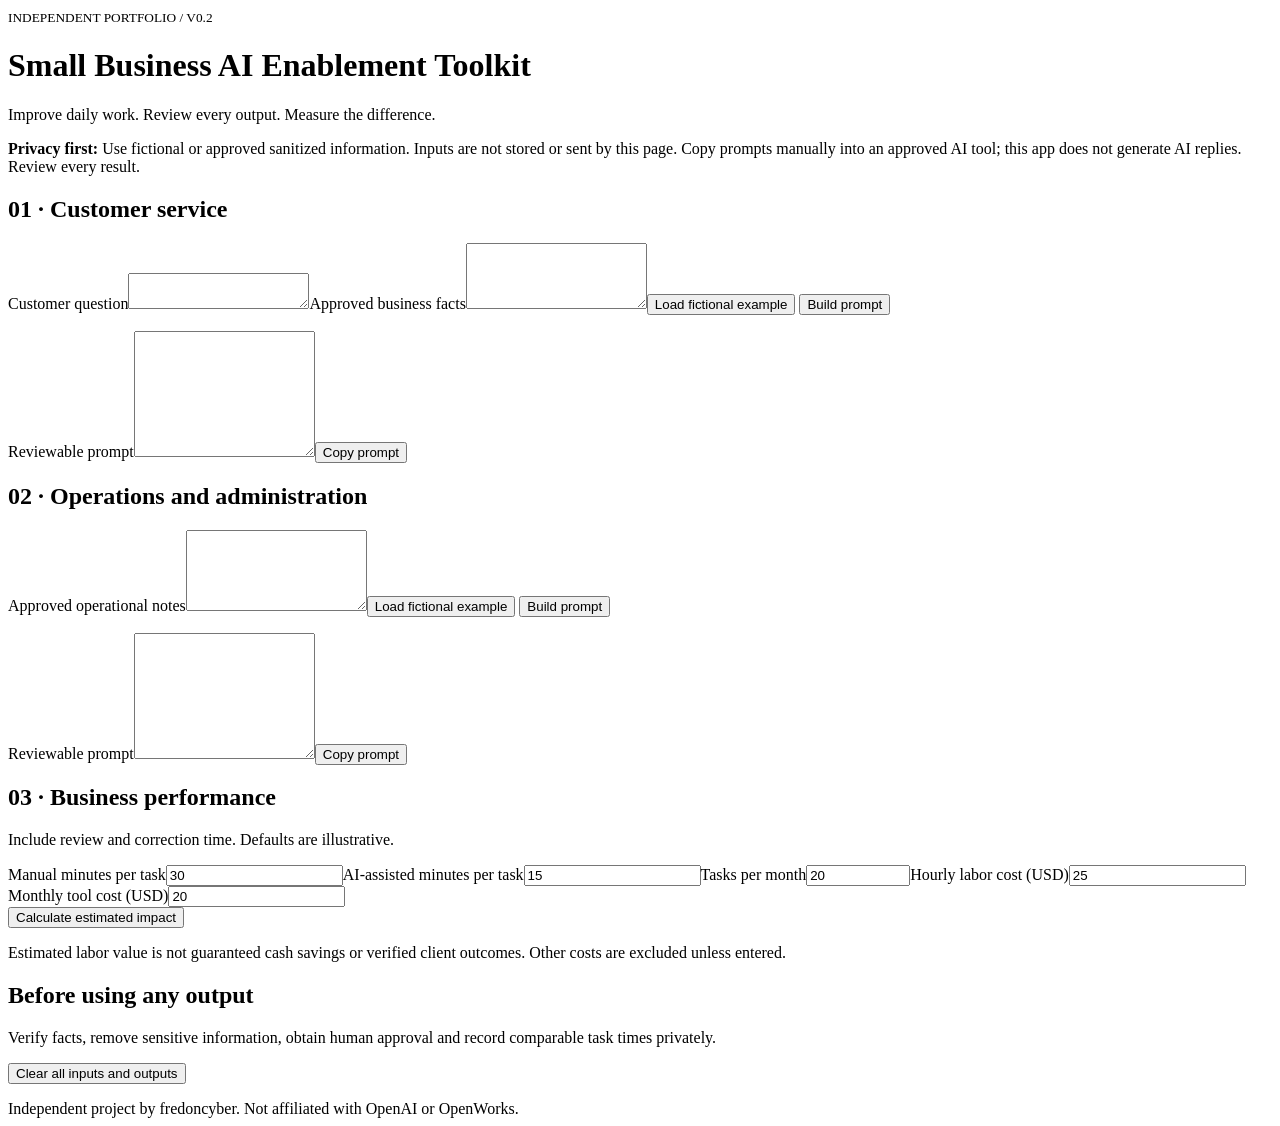
==== web/index.html @ 6237b7b1 "Add web/index.html" ====
<!doctype html><html lang="en"><head><meta charset="utf-8"><meta name="viewport" content="width=device-width,initial-scale=1"><meta http-equiv="Content-Security-Policy" content="default-src 'none'; script-src 'self'; style-src 'self'; base-uri 'none'; form-action 'none'"><title>Small Business AI Toolkit</title><link rel="stylesheet" href="style.css"><script defer src="core.js"></script><script defer src="app.js"></script></head><body><header><div class="wrap"><small>INDEPENDENT PORTFOLIO / V0.2</small><h1>Small Business AI Enablement Toolkit</h1><p>Improve daily work. Review every output. Measure the difference.</p></div></header><main class="wrap"><aside><strong>Privacy first:</strong> Use fictional or approved sanitized information. Inputs are not stored or sent by this page. Copy prompts manually into an approved AI tool; this app does not generate AI replies. Review every result.</aside><section><h2>01 · Customer service</h2><form id="customer"><label>Customer question<textarea id="question" required maxlength="12000" rows="2"></textarea></label><label>Approved business facts<textarea id="facts" required maxlength="12000" rows="4"></textarea></label><button type="button" id="sampleCustomer" class="secondary">Load fictional example</button> <button>Build prompt</button></form><p id="customerError" role="alert"></p><label>Reviewable prompt<textarea id="customerOutput" readonly rows="8"></textarea></label><button type="button" data-copy="customerOutput" class="secondary">Copy prompt</button></section><section><h2>02 · Operations and administration</h2><form id="operations"><label>Approved operational notes<textarea id="notes" required maxlength="12000" rows="5"></textarea></label><button type="button" id="sampleOps" class="secondary">Load fictional example</button> <button>Build prompt</button></form><p id="opsError" role="alert"></p><label>Reviewable prompt<textarea id="opsOutput" readonly rows="8"></textarea></label><button type="button" data-copy="opsOutput" class="secondary">Copy prompt</button></section><section><h2>03 · Business performance</h2><p>Include review and correction time. Defaults are illustrative.</p><form id="metrics"><div class="fields"><label>Manual minutes per task<input id="before" type="number" min="0" max="100000000" step="any" value="30" required></label><label>AI-assisted minutes per task<input id="after" type="number" min="0" max="100000000" step="any" value="15" required></label><label>Tasks per month<input id="frequency" type="number" min="0" max="100000000" step="1" value="20" required></label><label>Hourly labor cost (USD)<input id="rate" type="number" min="0" max="100000000" step="any" value="25" required></label><label>Monthly tool cost (USD)<input id="cost" type="number" min="0" max="100000000" step="any" value="20" required></label></div><button>Calculate estimated impact</button></form><p id="metricError" role="alert"></p><dl id="results" aria-live="polite"></dl><p>Estimated labor value is not guaranteed cash savings or verified client outcomes. Other costs are excluded unless entered.</p></section><section><h2>Before using any output</h2><p>Verify facts, remove sensitive information, obtain human approval and record comparable task times privately.</p><button id="clearAll" type="button" class="secondary">Clear all inputs and outputs</button><p id="status" role="status"></p></section></main><footer class="wrap">Independent project by fredoncyber. Not affiliated with OpenAI or OpenWorks.</footer></body></html>
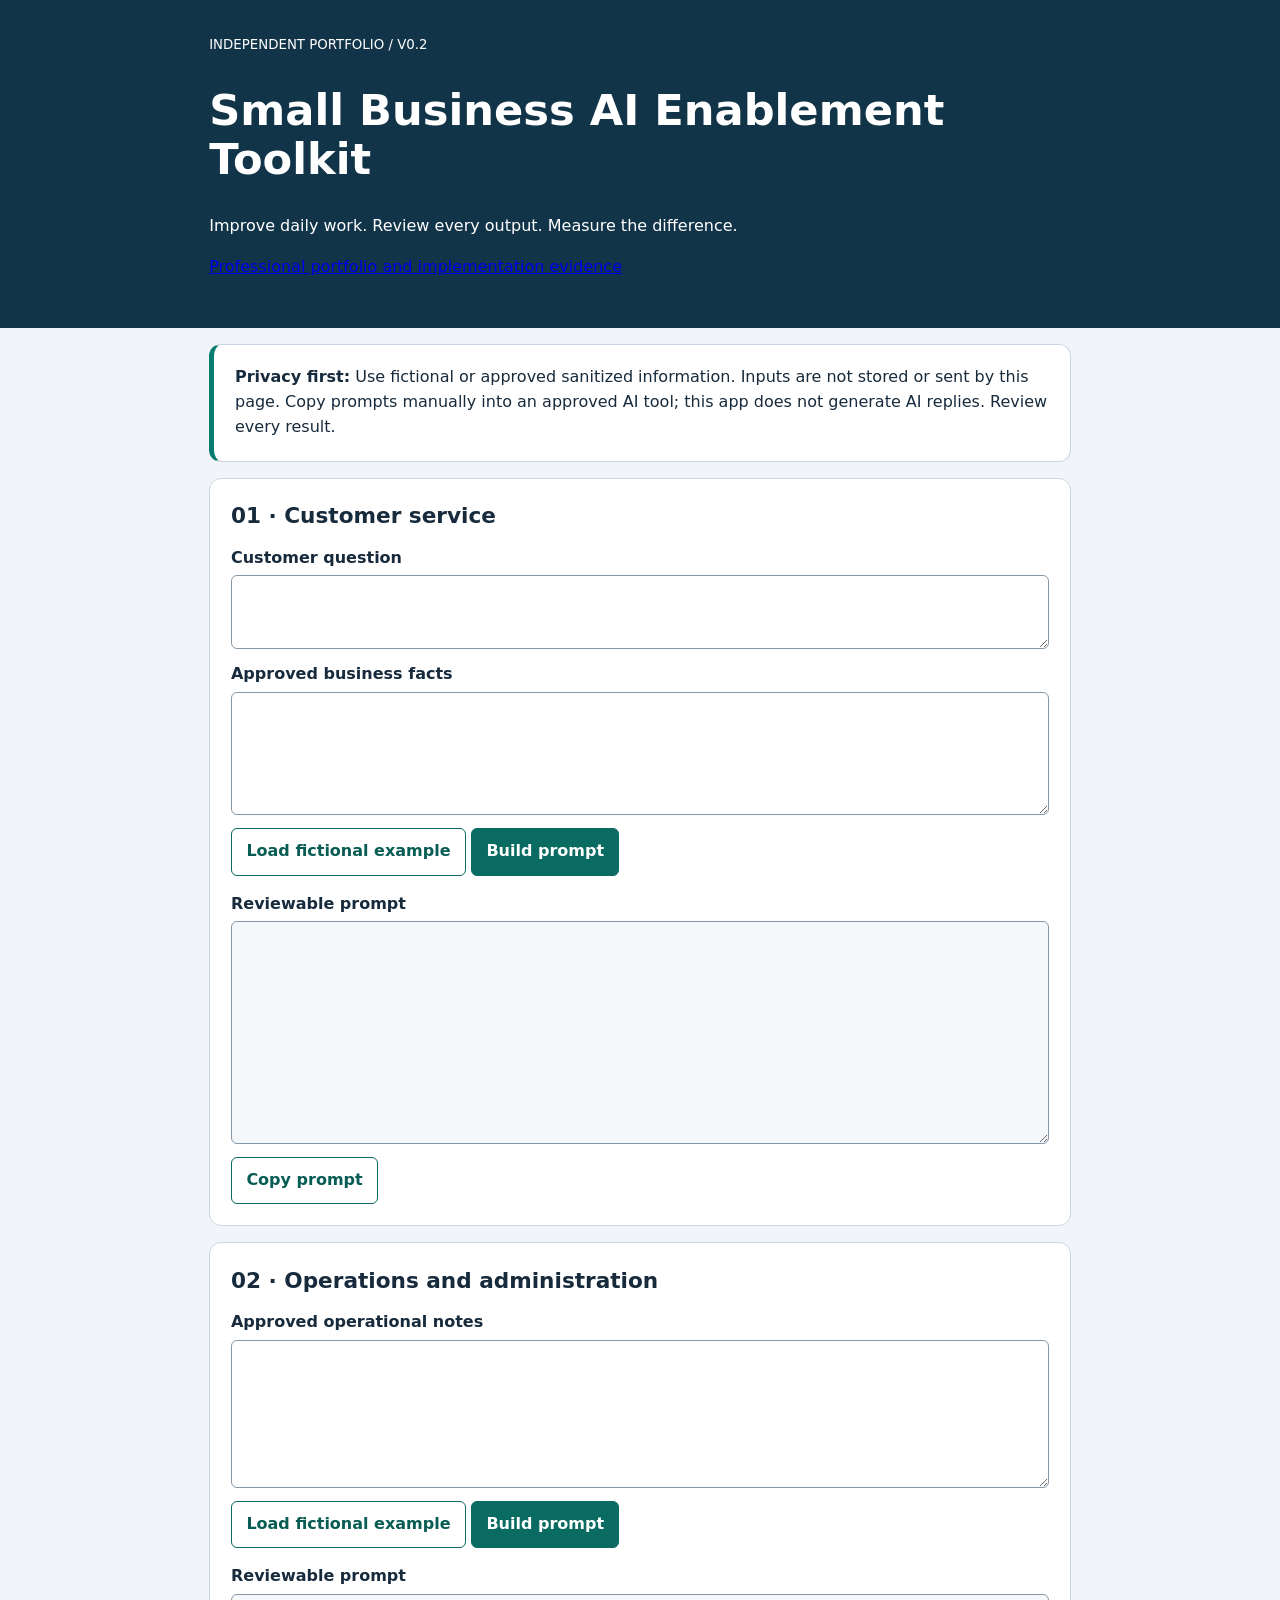
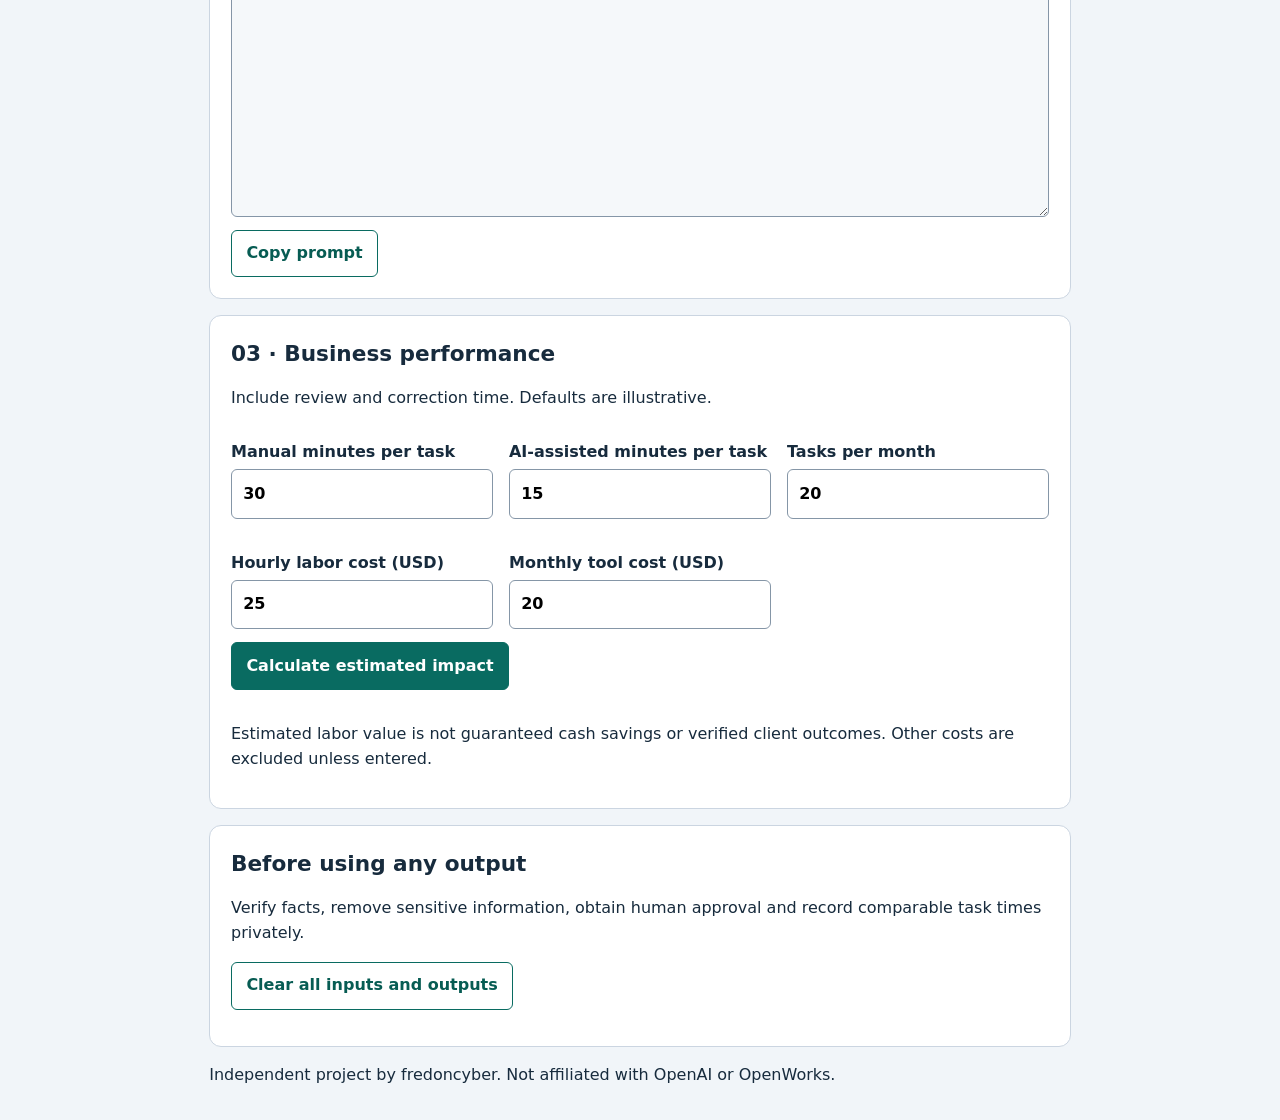
==== commit c3fb527f: "Connect web/index.html to portfolio" ====
--- a/web/index.html
+++ b/web/index.html
@@ -1 +1 @@
-<!doctype html><html lang="en"><head><meta charset="utf-8"><meta name="viewport" content="width=device-width,initial-scale=1"><meta http-equiv="Content-Security-Policy" content="default-src 'none'; script-src 'self'; style-src 'self'; base-uri 'none'; form-action 'none'"><title>Small Business AI Toolkit</title><link rel="stylesheet" href="style.css"><script defer src="core.js"></script><script defer src="app.js"></script></head><body><header><div class="wrap"><small>INDEPENDENT PORTFOLIO / V0.2</small><h1>Small Business AI Enablement Toolkit</h1><p>Improve daily work. Review every output. Measure the difference.</p></div></header><main class="wrap"><aside><strong>Privacy first:</strong> Use fictional or approved sanitized information. Inputs are not stored or sent by this page. Copy prompts manually into an approved AI tool; this app does not generate AI replies. Review every result.</aside><section><h2>01 · Customer service</h2><form id="customer"><label>Customer question<textarea id="question" required maxlength="12000" rows="2"></textarea></label><label>Approved business facts<textarea id="facts" required maxlength="12000" rows="4"></textarea></label><button type="button" id="sampleCustomer" class="secondary">Load fictional example</button> <button>Build prompt</button></form><p id="customerError" role="alert"></p><label>Reviewable prompt<textarea id="customerOutput" readonly rows="8"></textarea></label><button type="button" data-copy="customerOutput" class="secondary">Copy prompt</button></section><section><h2>02 · Operations and administration</h2><form id="operations"><label>Approved operational notes<textarea id="notes" required maxlength="12000" rows="5"></textarea></label><button type="button" id="sampleOps" class="secondary">Load fictional example</button> <button>Build prompt</button></form><p id="opsError" role="alert"></p><label>Reviewable prompt<textarea id="opsOutput" readonly rows="8"></textarea></label><button type="button" data-copy="opsOutput" class="secondary">Copy prompt</button></section><section><h2>03 · Business performance</h2><p>Include review and correction time. Defaults are illustrative.</p><form id="metrics"><div class="fields"><label>Manual minutes per task<input id="before" type="number" min="0" max="100000000" step="any" value="30" required></label><label>AI-assisted minutes per task<input id="after" type="number" min="0" max="100000000" step="any" value="15" required></label><label>Tasks per month<input id="frequency" type="number" min="0" max="100000000" step="1" value="20" required></label><label>Hourly labor cost (USD)<input id="rate" type="number" min="0" max="100000000" step="any" value="25" required></label><label>Monthly tool cost (USD)<input id="cost" type="number" min="0" max="100000000" step="any" value="20" required></label></div><button>Calculate estimated impact</button></form><p id="metricError" role="alert"></p><dl id="results" aria-live="polite"></dl><p>Estimated labor value is not guaranteed cash savings or verified client outcomes. Other costs are excluded unless entered.</p></section><section><h2>Before using any output</h2><p>Verify facts, remove sensitive information, obtain human approval and record comparable task times privately.</p><button id="clearAll" type="button" class="secondary">Clear all inputs and outputs</button><p id="status" role="status"></p></section></main><footer class="wrap">Independent project by fredoncyber. Not affiliated with OpenAI or OpenWorks.</footer></body></html>+<!doctype html><html lang="en"><head><meta charset="utf-8"><meta name="viewport" content="width=device-width,initial-scale=1"><meta http-equiv="Content-Security-Policy" content="default-src 'none'; script-src 'self'; style-src 'self'; base-uri 'none'; form-action 'none'"><title>Small Business AI Toolkit</title><link rel="stylesheet" href="style.css"><script defer src="core.js"></script><script defer src="app.js"></script></head><body><header><div class="wrap"><small>INDEPENDENT PORTFOLIO / V0.2</small><h1>Small Business AI Enablement Toolkit</h1><p>Improve daily work. Review every output. Measure the difference.</p><p><a class="portfolio-link" href="portfolio.html">Professional portfolio and implementation evidence</a></p></div></header><main class="wrap"><aside><strong>Privacy first:</strong> Use fictional or approved sanitized information. Inputs are not stored or sent by this page. Copy prompts manually into an approved AI tool; this app does not generate AI replies. Review every result.</aside><section><h2>01 · Customer service</h2><form id="customer"><label>Customer question<textarea id="question" required maxlength="12000" rows="2"></textarea></label><label>Approved business facts<textarea id="facts" required maxlength="12000" rows="4"></textarea></label><button type="button" id="sampleCustomer" class="secondary">Load fictional example</button> <button>Build prompt</button></form><p id="customerError" role="alert"></p><label>Reviewable prompt<textarea id="customerOutput" readonly rows="8"></textarea></label><button type="button" data-copy="customerOutput" class="secondary">Copy prompt</button></section><section><h2>02 · Operations and administration</h2><form id="operations"><label>Approved operational notes<textarea id="notes" required maxlength="12000" rows="5"></textarea></label><button type="button" id="sampleOps" class="secondary">Load fictional example</button> <button>Build prompt</button></form><p id="opsError" role="alert"></p><label>Reviewable prompt<textarea id="opsOutput" readonly rows="8"></textarea></label><button type="button" data-copy="opsOutput" class="secondary">Copy prompt</button></section><section><h2>03 · Business performance</h2><p>Include review and correction time. Defaults are illustrative.</p><form id="metrics"><div class="fields"><label>Manual minutes per task<input id="before" type="number" min="0" max="100000000" step="any" value="30" required></label><label>AI-assisted minutes per task<input id="after" type="number" min="0" max="100000000" step="any" value="15" required></label><label>Tasks per month<input id="frequency" type="number" min="0" max="100000000" step="1" value="20" required></label><label>Hourly labor cost (USD)<input id="rate" type="number" min="0" max="100000000" step="any" value="25" required></label><label>Monthly tool cost (USD)<input id="cost" type="number" min="0" max="100000000" step="any" value="20" required></label></div><button>Calculate estimated impact</button></form><p id="metricError" role="alert"></p><dl id="results" aria-live="polite"></dl><p>Estimated labor value is not guaranteed cash savings or verified client outcomes. Other costs are excluded unless entered.</p></section><section><h2>Before using any output</h2><p>Verify facts, remove sensitive information, obtain human approval and record comparable task times privately.</p><button id="clearAll" type="button" class="secondary">Clear all inputs and outputs</button><p id="status" role="status"></p></section></main><footer class="wrap">Independent project by fredoncyber. Not affiliated with OpenAI or OpenWorks.</footer></body></html>
--- a/web/style.css
+++ b/web/style.css
@@ -0,0 +1 @@
+*{box-sizing:border-box}body{margin:0;font:16px/1.55 system-ui,sans-serif;background:#f1f5f9;color:#172b3d}header{background:#123449;color:white;padding:2rem 0}.wrap{max-width:900px;margin:auto;padding:0 1.2rem}h1{font-size:clamp(1.8rem,4vw,2.7rem);line-height:1.15}h2{font-size:1.35rem;margin:0}section,aside{background:white;border:1px solid #cbd5e1;border-radius:12px;padding:1.3rem;margin:1rem 0}aside{border-left:5px solid #087c70}label{display:block;font-weight:650;margin-top:.8rem}textarea,input{display:block;width:100%;padding:.7rem;border:1px solid #8596a7;border-radius:6px;font:inherit;margin:.3rem 0 .8rem;resize:vertical}textarea[readonly]{background:#f5f8fa}button{font:inherit;font-weight:650;background:#096b61;color:white;border:1px solid #096b61;padding:.65rem .9rem;border-radius:6px;cursor:pointer}.secondary{background:white;color:#075c53}.fields{display:grid;grid-template-columns:repeat(auto-fit,minmax(200px,1fr));gap:.4rem 1rem}dl{display:grid;grid-template-columns:1fr auto;gap:.5rem 1rem}dd{margin:0;font-weight:700}footer{padding-bottom:2rem!important}button:focus-visible,input:focus-visible,textarea:focus-visible{outline:3px solid #b45309;outline-offset:2px}[role=alert]{color:#9f1239}
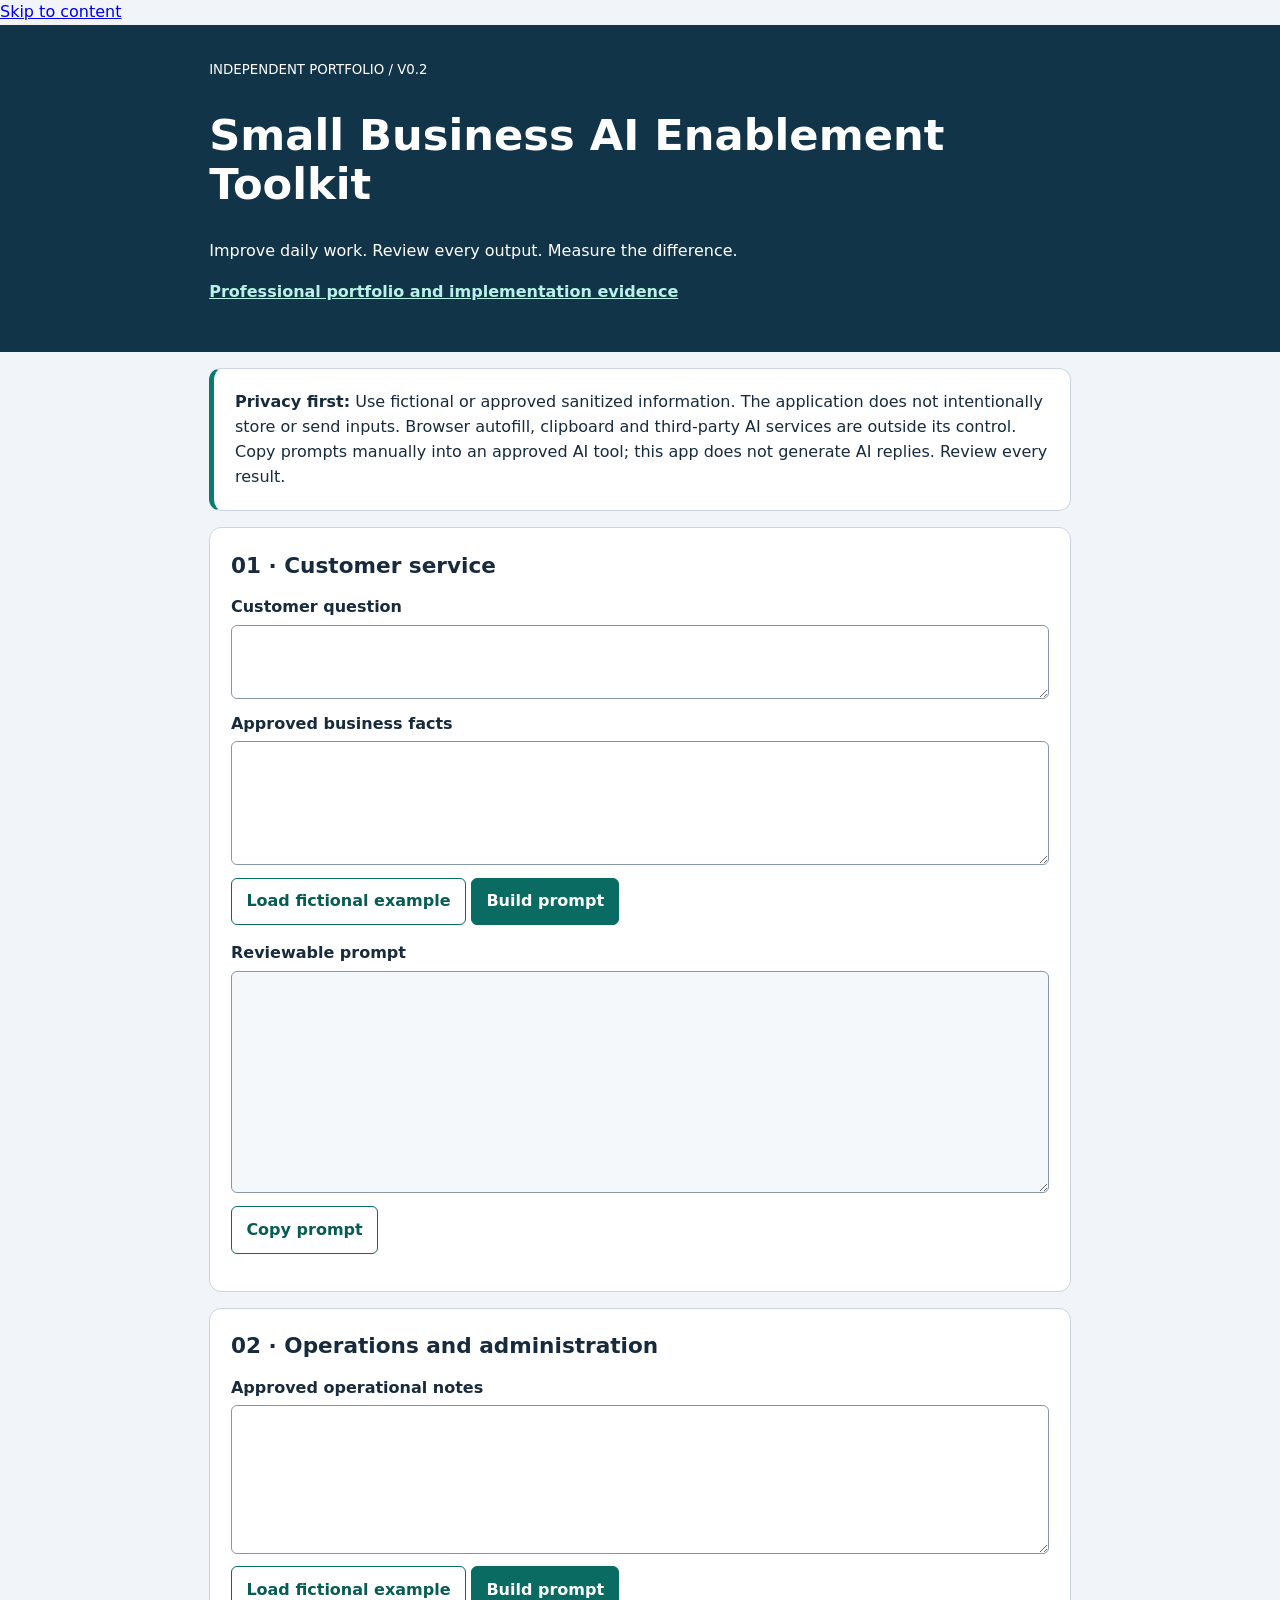
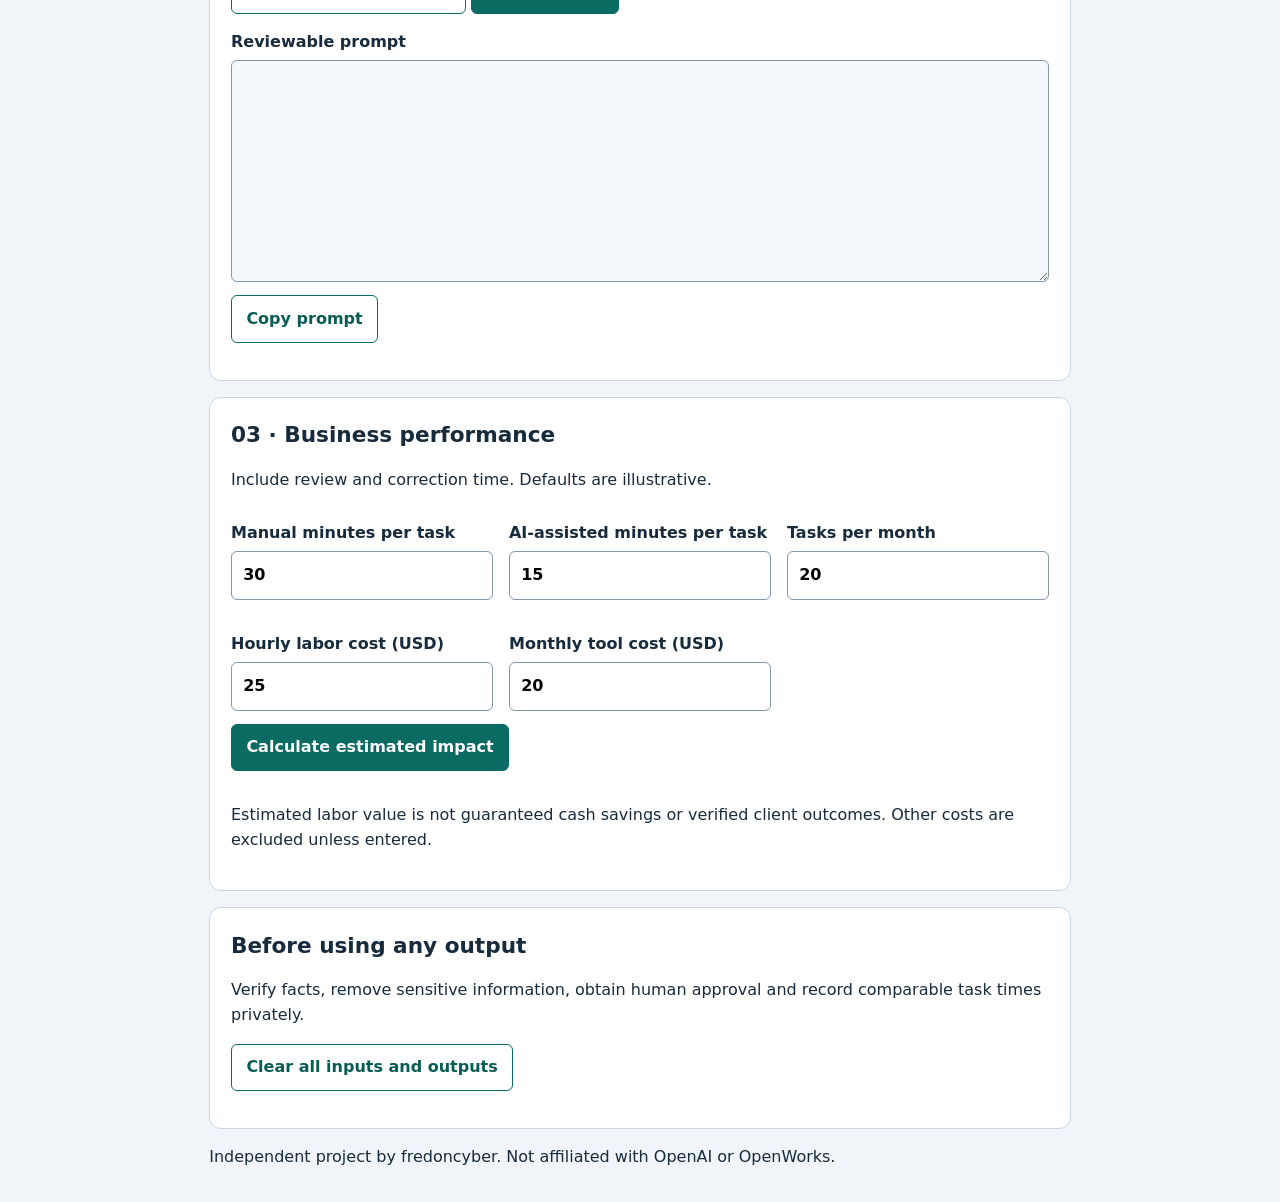
==== commit 0ebc0eda: "QA hardening: web/index.html" ====
--- a/web/index.html
+++ b/web/index.html
@@ -1 +1 @@
-<!doctype html><html lang="en"><head><meta charset="utf-8"><meta name="viewport" content="width=device-width,initial-scale=1"><meta http-equiv="Content-Security-Policy" content="default-src 'none'; script-src 'self'; style-src 'self'; base-uri 'none'; form-action 'none'"><title>Small Business AI Toolkit</title><link rel="stylesheet" href="style.css"><script defer src="core.js"></script><script defer src="app.js"></script></head><body><header><div class="wrap"><small>INDEPENDENT PORTFOLIO / V0.2</small><h1>Small Business AI Enablement Toolkit</h1><p>Improve daily work. Review every output. Measure the difference.</p><p><a class="portfolio-link" href="portfolio.html">Professional portfolio and implementation evidence</a></p></div></header><main class="wrap"><aside><strong>Privacy first:</strong> Use fictional or approved sanitized information. Inputs are not stored or sent by this page. Copy prompts manually into an approved AI tool; this app does not generate AI replies. Review every result.</aside><section><h2>01 · Customer service</h2><form id="customer"><label>Customer question<textarea id="question" required maxlength="12000" rows="2"></textarea></label><label>Approved business facts<textarea id="facts" required maxlength="12000" rows="4"></textarea></label><button type="button" id="sampleCustomer" class="secondary">Load fictional example</button> <button>Build prompt</button></form><p id="customerError" role="alert"></p><label>Reviewable prompt<textarea id="customerOutput" readonly rows="8"></textarea></label><button type="button" data-copy="customerOutput" class="secondary">Copy prompt</button></section><section><h2>02 · Operations and administration</h2><form id="operations"><label>Approved operational notes<textarea id="notes" required maxlength="12000" rows="5"></textarea></label><button type="button" id="sampleOps" class="secondary">Load fictional example</button> <button>Build prompt</button></form><p id="opsError" role="alert"></p><label>Reviewable prompt<textarea id="opsOutput" readonly rows="8"></textarea></label><button type="button" data-copy="opsOutput" class="secondary">Copy prompt</button></section><section><h2>03 · Business performance</h2><p>Include review and correction time. Defaults are illustrative.</p><form id="metrics"><div class="fields"><label>Manual minutes per task<input id="before" type="number" min="0" max="100000000" step="any" value="30" required></label><label>AI-assisted minutes per task<input id="after" type="number" min="0" max="100000000" step="any" value="15" required></label><label>Tasks per month<input id="frequency" type="number" min="0" max="100000000" step="1" value="20" required></label><label>Hourly labor cost (USD)<input id="rate" type="number" min="0" max="100000000" step="any" value="25" required></label><label>Monthly tool cost (USD)<input id="cost" type="number" min="0" max="100000000" step="any" value="20" required></label></div><button>Calculate estimated impact</button></form><p id="metricError" role="alert"></p><dl id="results" aria-live="polite"></dl><p>Estimated labor value is not guaranteed cash savings or verified client outcomes. Other costs are excluded unless entered.</p></section><section><h2>Before using any output</h2><p>Verify facts, remove sensitive information, obtain human approval and record comparable task times privately.</p><button id="clearAll" type="button" class="secondary">Clear all inputs and outputs</button><p id="status" role="status"></p></section></main><footer class="wrap">Independent project by fredoncyber. Not affiliated with OpenAI or OpenWorks.</footer></body></html>+<!doctype html><html lang="en"><head><meta charset="utf-8"><meta name="viewport" content="width=device-width,initial-scale=1"><meta http-equiv="Content-Security-Policy" content="default-src 'none'; script-src 'self'; style-src 'self'; base-uri 'none'; form-action 'none'"><title>Small Business AI Toolkit</title><link rel="stylesheet" href="style.css"><script defer src="core.js"></script><script defer src="app.js"></script></head><body><a class="skip" href="#main">Skip to content</a><header><div class="wrap"><small>INDEPENDENT PORTFOLIO / V0.2</small><h1>Small Business AI Enablement Toolkit</h1><p>Improve daily work. Review every output. Measure the difference.</p><p><a class="portfolio-link" href="portfolio.html">Professional portfolio and implementation evidence</a></p></div></header><main class="wrap" id="main"><noscript><p>JavaScript is required for the interactive toolkit. No information will be submitted.</p></noscript><aside><strong>Privacy first:</strong> Use fictional or approved sanitized information. The application does not intentionally store or send inputs. Browser autofill, clipboard and third-party AI services are outside its control. Copy prompts manually into an approved AI tool; this app does not generate AI replies. Review every result.</aside><section><h2>01 · Customer service</h2><form autocomplete="off" id="customer"><label>Customer question<textarea id="question" required maxlength="12000" rows="2"></textarea></label><label>Approved business facts<textarea id="facts" required maxlength="12000" rows="4"></textarea></label><button type="button" id="sampleCustomer" class="secondary">Load fictional example</button> <button>Build prompt</button></form><p id="customerError" role="alert"></p><label>Reviewable prompt<textarea id="customerOutput" readonly rows="8"></textarea></label><button type="button" data-copy="customerOutput" class="secondary">Copy prompt</button><p id="customerCopyStatus" role="status"></p></section><section><h2>02 · Operations and administration</h2><form autocomplete="off" id="operations"><label>Approved operational notes<textarea id="notes" required maxlength="12000" rows="5"></textarea></label><button type="button" id="sampleOps" class="secondary">Load fictional example</button> <button>Build prompt</button></form><p id="opsError" role="alert"></p><label>Reviewable prompt<textarea id="opsOutput" readonly rows="8"></textarea></label><button type="button" data-copy="opsOutput" class="secondary">Copy prompt</button><p id="opsCopyStatus" role="status"></p></section><section><h2>03 · Business performance</h2><p>Include review and correction time. Defaults are illustrative.</p><form autocomplete="off" id="metrics"><div class="fields"><label>Manual minutes per task<input id="before" type="number" min="0" max="100000000" step="any" value="30" required></label><label>AI-assisted minutes per task<input id="after" type="number" min="0" max="100000000" step="any" value="15" required></label><label>Tasks per month<input id="frequency" type="number" min="0" max="100000000" step="1" value="20" required></label><label>Hourly labor cost (USD)<input id="rate" type="number" min="0" max="100000000" step="any" value="25" required></label><label>Monthly tool cost (USD)<input id="cost" type="number" min="0" max="100000000" step="any" value="20" required></label></div><button>Calculate estimated impact</button></form><p id="metricError" role="alert"></p><dl id="results" aria-live="polite"></dl><p>Estimated labor value is not guaranteed cash savings or verified client outcomes. Other costs are excluded unless entered.</p></section><section><h2>Before using any output</h2><p>Verify facts, remove sensitive information, obtain human approval and record comparable task times privately.</p><button id="clearAll" type="button" class="secondary">Clear all inputs and outputs</button><p id="status" role="status"></p></section></main><footer class="wrap">Independent project by fredoncyber. Not affiliated with OpenAI or OpenWorks.</footer></body></html>
--- a/web/style.css
+++ b/web/style.css
@@ -1 +1,2 @@
-*{box-sizing:border-box}body{margin:0;font:16px/1.55 system-ui,sans-serif;background:#f1f5f9;color:#172b3d}header{background:#123449;color:white;padding:2rem 0}.wrap{max-width:900px;margin:auto;padding:0 1.2rem}h1{font-size:clamp(1.8rem,4vw,2.7rem);line-height:1.15}h2{font-size:1.35rem;margin:0}section,aside{background:white;border:1px solid #cbd5e1;border-radius:12px;padding:1.3rem;margin:1rem 0}aside{border-left:5px solid #087c70}label{display:block;font-weight:650;margin-top:.8rem}textarea,input{display:block;width:100%;padding:.7rem;border:1px solid #8596a7;border-radius:6px;font:inherit;margin:.3rem 0 .8rem;resize:vertical}textarea[readonly]{background:#f5f8fa}button{font:inherit;font-weight:650;background:#096b61;color:white;border:1px solid #096b61;padding:.65rem .9rem;border-radius:6px;cursor:pointer}.secondary{background:white;color:#075c53}.fields{display:grid;grid-template-columns:repeat(auto-fit,minmax(200px,1fr));gap:.4rem 1rem}dl{display:grid;grid-template-columns:1fr auto;gap:.5rem 1rem}dd{margin:0;font-weight:700}footer{padding-bottom:2rem!important}button:focus-visible,input:focus-visible,textarea:focus-visible{outline:3px solid #b45309;outline-offset:2px}[role=alert]{color:#9f1239}+*{box-sizing:border-box}body{margin:0;font:16px/1.55 system-ui,sans-serif;background:#f1f5f9;color:#172b3d}header{background:#123449;color:white;padding:2rem 0}.wrap{max-width:900px;margin:auto;padding:0 1.2rem}h1{font-size:clamp(1.8rem,4vw,2.7rem);line-height:1.15}h2{font-size:1.35rem;margin:0}section,aside{background:white;border:1px solid #cbd5e1;border-radius:12px;padding:1.3rem;margin:1rem 0}aside{border-left:5px solid #087c70}label{display:block;font-weight:650;margin-top:.8rem}textarea,input{display:block;width:100%;padding:.7rem;border:1px solid #8596a7;border-radius:6px;font:inherit;margin:.3rem 0 .8rem;resize:vertical}textarea[readonly]{background:#f5f8fa}button{font:inherit;font-weight:650;background:#096b61;color:white;border:1px solid #096b61;padding:.65rem .9rem;border-radius:6px;cursor:pointer}.secondary{background:white;color:#075c53}.fields{display:grid;grid-template-columns:repeat(auto-fit,minmax(200px,1fr));gap:.4rem 1rem}dl{display:grid;grid-template-columns:1fr auto;gap:.5rem 1rem}dd{margin:0;font-weight:700}footer{padding-bottom:2rem!important}button:focus-visible,input:focus-visible,textarea:focus-visible{outline:3px solid #b45309;outline-offset:2px}[role=alert]{color:#9f1239}
+.portfolio-link{color:#b8f2e6;font-weight:650}.portfolio-link:focus-visible{outline:3px solid #fbbf24;outline-offset:3px}
